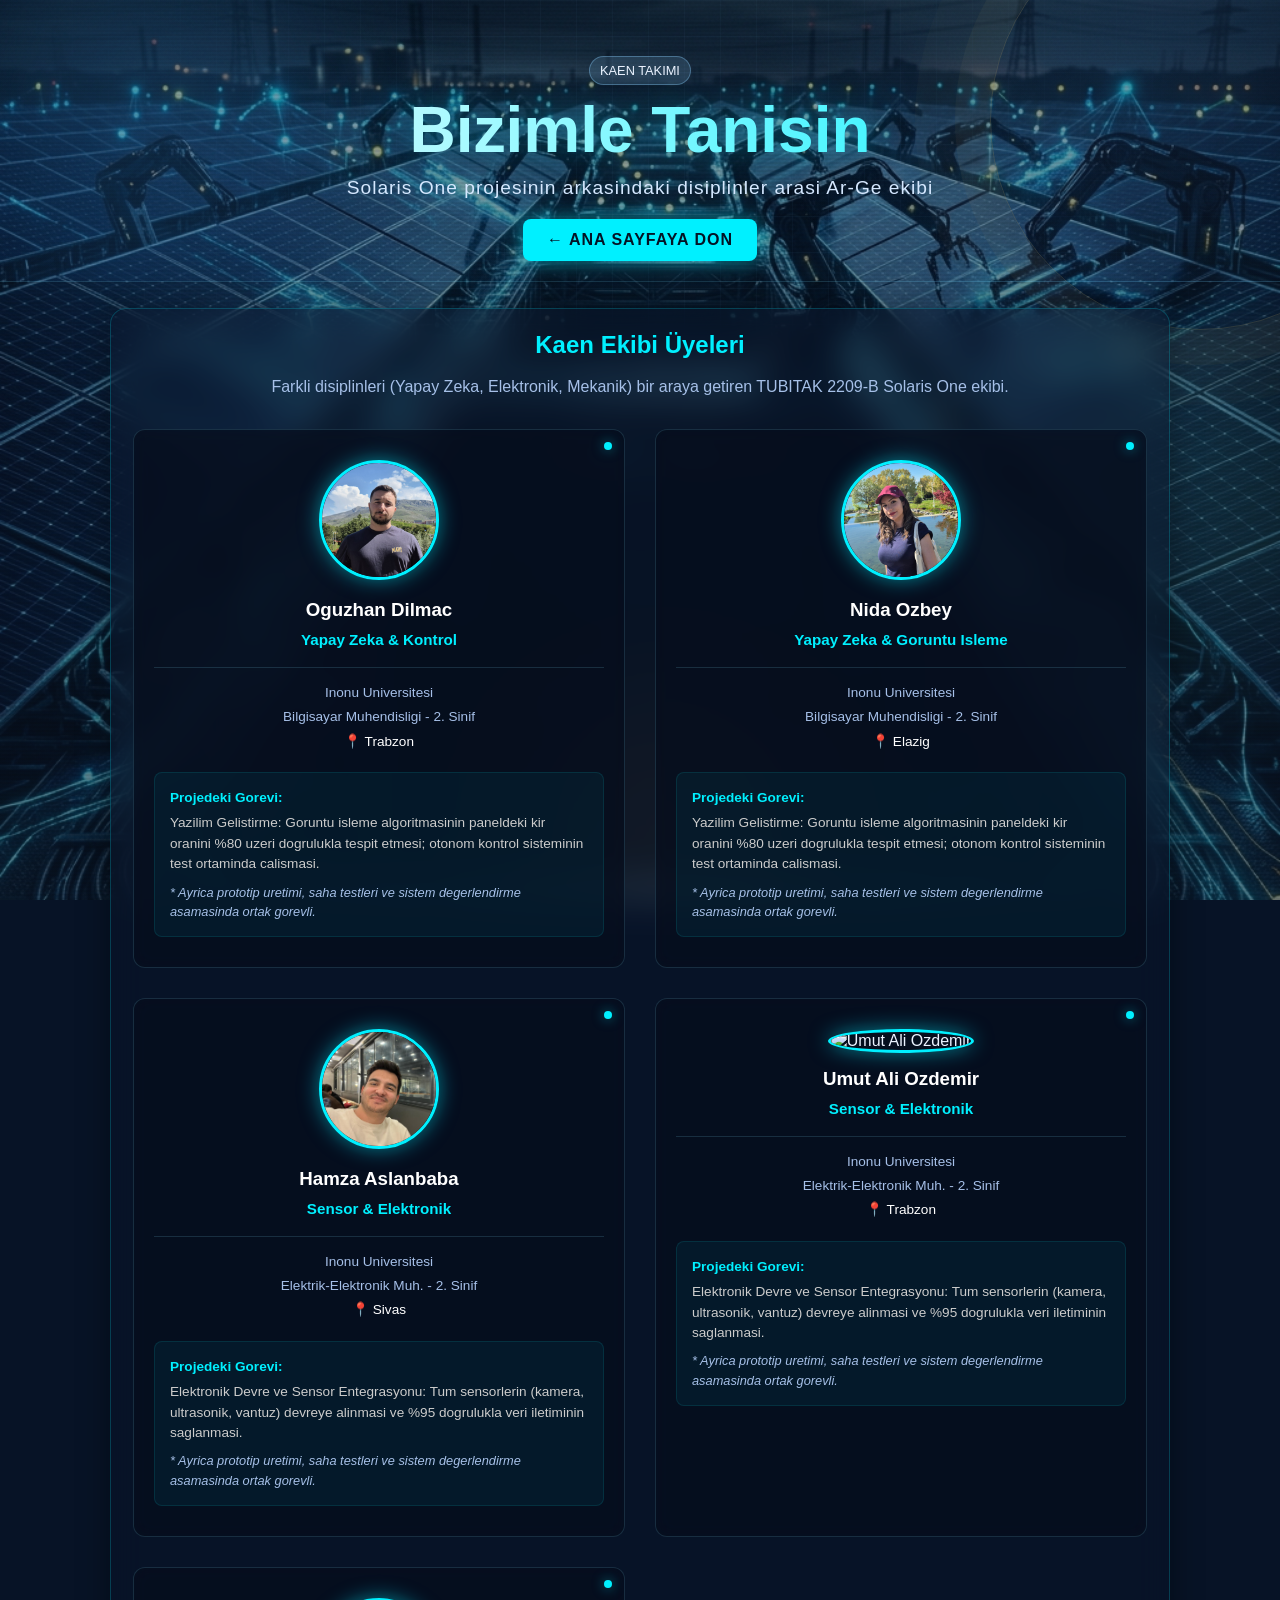
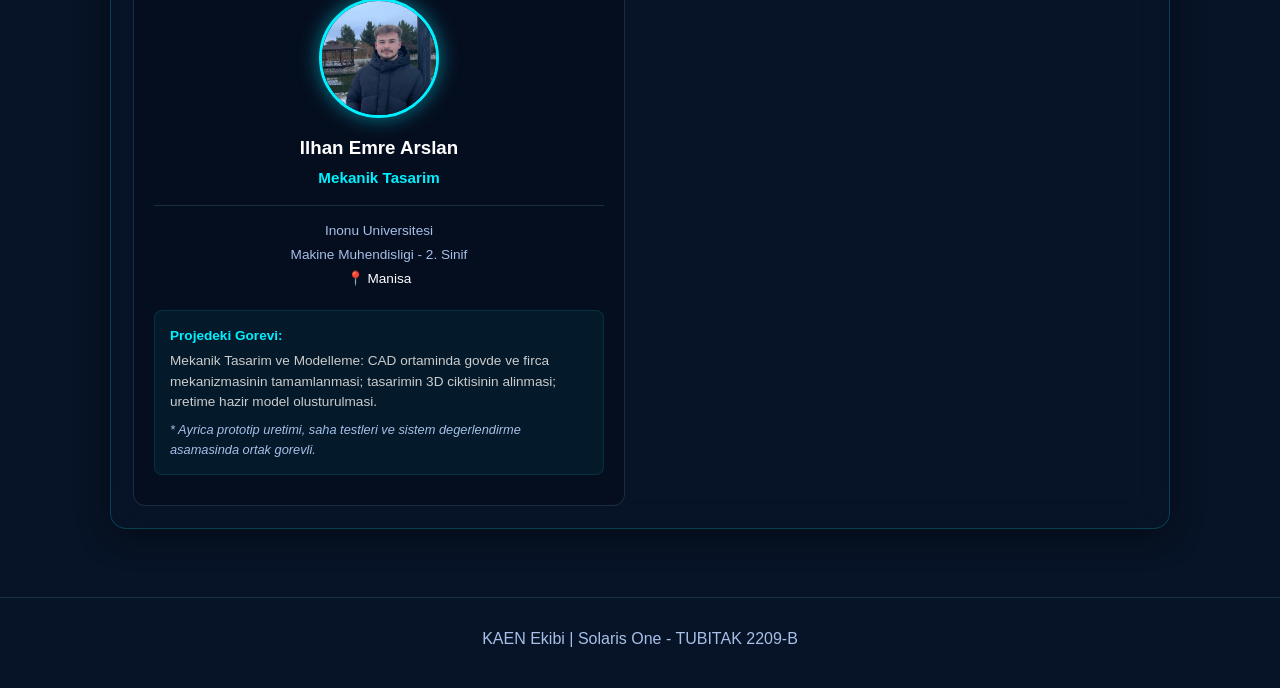
==== ekip.html @ ae9cfb89 "Initial import of Solaris One web project" ====
<!doctype html>
<html lang="tr">
<head>
  <meta charset="UTF-8" />
  <meta name="viewport" content="width=device-width, initial-scale=1.0" />
  <title>KAEN Ekibi | Solaris One</title>
  <link rel="stylesheet" href="style.css" />
</head>
<body>
  <div class="tech-bg" aria-hidden="true">
    <div class="image-overlay"></div>
    <span class="orb orb-a"></span>
    <span class="orb orb-b"></span>
    <span class="orb orb-c"></span>
    <span class="grid-lines"></span>
    <span class="solar-rings"></span>
  </div>

  <header class="hero" style="text-align: center; padding-bottom: 20px;">
    <div class="hero-inner">
      <p class="badge">KAEN TAKIMI</p>
      <h1>Bizimle Tanisin</h1>
      <p class="hero-subtitle">Solaris One projesinin arkasindaki disiplinler arasi Ar-Ge ekibi</p>
      
      <div class="hero-actions" style="display: flex; gap: 15px; margin-top: 20px; justify-content: center;">
        <a class="cta secondary-cta" href="index.html" style="margin-top: 0;">&larr; Ana Sayfaya Don</a>
      </div>
    </div>
  </header>

  <main class="content">
    <section id="ekip" class="card" style="border-color: rgba(0, 240, 255, 0.2);">
      <h2 style="text-align: center; color: var(--primary);">Kaen Ekibi Üyeleri</h2>
      <p style="color: var(--muted); margin-bottom: 30px; text-align: center;">Farkli disiplinleri (Yapay Zeka, Elektronik, Mekanik) bir araya getiren TUBITAK 2209-B Solaris One ekibi.</p>
      
      <div class="grid" style="grid-template-columns: repeat(auto-fit, minmax(320px, 1fr)); gap: 30px;">
        <!-- Oguzhan -->
        <div class="subcard" style="text-align: center; padding: 30px 20px;">
          <img src="oğuzhan.jpeg" alt="Oguzhan Dilmac" style="width: 120px; height: 120px; object-fit: cover; border-radius: 50%; margin-bottom: 15px; border: 3px solid var(--primary); box-shadow: 0 0 20px var(--primary-glow);">
          <h3 style="margin: 0; color: #fff;">Oguzhan Dilmac</h3>
          <p style="font-size: 0.95rem; color: var(--primary); margin: 8px 0; font-weight: bold;">Yapay Zeka & Kontrol</p>
          <hr style="border: none; border-top: 1px solid var(--line); margin: 15px 0;">
          <p style="font-size: 0.85rem; color: var(--muted); margin: 4px 0;">Inonu Universitesi</p>
          <p style="font-size: 0.85rem; color: var(--muted); margin: 4px 0;">Bilgisayar Muhendisligi - 2. Sinif</p>
          <p style="font-size: 0.85rem; color: #fff; margin: 4px 0;">📍 Trabzon</p>
          
          <div style="background: rgba(0, 240, 255, 0.05); padding: 15px; border-radius: 8px; margin-top: 20px; border: 1px solid rgba(0, 240, 255, 0.1); text-align: left;">
            <p style="font-size: 0.85rem; color: var(--primary); margin: 0 0 5px 0; font-weight: bold;">Projedeki Gorevi:</p>
            <p style="font-size: 0.85rem; color: #ccc; margin: 0 0 8px 0; line-height: 1.5;">Yazilim Gelistirme: Goruntu isleme algoritmasinin paneldeki kir oranini %80 uzeri dogrulukla tespit etmesi; otonom kontrol sisteminin test ortaminda calismasi.</p>
            <p style="font-size: 0.8rem; color: var(--muted); margin: 0; font-style: italic;">* Ayrica prototip uretimi, saha testleri ve sistem degerlendirme asamasinda ortak gorevli.</p>
          </div>
        </div>
        
        <!-- Nida -->
        <div class="subcard" style="text-align: center; padding: 30px 20px;">
          <img src="Nida.jpeg" alt="Nida Ozbey" style="width: 120px; height: 120px; object-fit: cover; border-radius: 50%; margin-bottom: 15px; border: 3px solid var(--primary); box-shadow: 0 0 20px var(--primary-glow);">
          <h3 style="margin: 0; color: #fff;">Nida Ozbey</h3>
          <p style="font-size: 0.95rem; color: var(--primary); margin: 8px 0; font-weight: bold;">Yapay Zeka & Goruntu Isleme</p>
          <hr style="border: none; border-top: 1px solid var(--line); margin: 15px 0;">
          <p style="font-size: 0.85rem; color: var(--muted); margin: 4px 0;">Inonu Universitesi</p>
          <p style="font-size: 0.85rem; color: var(--muted); margin: 4px 0;">Bilgisayar Muhendisligi - 2. Sinif</p>
          <p style="font-size: 0.85rem; color: #fff; margin: 4px 0;">📍 Elazig</p>

          <div style="background: rgba(0, 240, 255, 0.05); padding: 15px; border-radius: 8px; margin-top: 20px; border: 1px solid rgba(0, 240, 255, 0.1); text-align: left;">
            <p style="font-size: 0.85rem; color: var(--primary); margin: 0 0 5px 0; font-weight: bold;">Projedeki Gorevi:</p>
            <p style="font-size: 0.85rem; color: #ccc; margin: 0 0 8px 0; line-height: 1.5;">Yazilim Gelistirme: Goruntu isleme algoritmasinin paneldeki kir oranini %80 uzeri dogrulukla tespit etmesi; otonom kontrol sisteminin test ortaminda calismasi.</p>
            <p style="font-size: 0.8rem; color: var(--muted); margin: 0; font-style: italic;">* Ayrica prototip uretimi, saha testleri ve sistem degerlendirme asamasinda ortak gorevli.</p>
          </div>
        </div>
        
        <!-- Hamza -->
        <div class="subcard" style="text-align: center; padding: 30px 20px;">
          <img src="Hamza.png" alt="Hamza Aslanbaba" style="width: 120px; height: 120px; object-fit: cover; border-radius: 50%; margin-bottom: 15px; border: 3px solid var(--primary); box-shadow: 0 0 20px var(--primary-glow);">
          <h3 style="margin: 0; color: #fff;">Hamza Aslanbaba</h3>
          <p style="font-size: 0.95rem; color: var(--primary); margin: 8px 0; font-weight: bold;">Sensor & Elektronik</p>
          <hr style="border: none; border-top: 1px solid var(--line); margin: 15px 0;">
          <p style="font-size: 0.85rem; color: var(--muted); margin: 4px 0;">Inonu Universitesi</p>
          <p style="font-size: 0.85rem; color: var(--muted); margin: 4px 0;">Elektrik-Elektronik Muh. - 2. Sinif</p>
          <p style="font-size: 0.85rem; color: #fff; margin: 4px 0;">📍 Sivas</p>

          <div style="background: rgba(0, 240, 255, 0.05); padding: 15px; border-radius: 8px; margin-top: 20px; border: 1px solid rgba(0, 240, 255, 0.1); text-align: left;">
            <p style="font-size: 0.85rem; color: var(--primary); margin: 0 0 5px 0; font-weight: bold;">Projedeki Gorevi:</p>
            <p style="font-size: 0.85rem; color: #ccc; margin: 0 0 8px 0; line-height: 1.5;">Elektronik Devre ve Sensor Entegrasyonu: Tum sensorlerin (kamera, ultrasonik, vantuz) devreye alinmasi ve %95 dogrulukla veri iletiminin saglanmasi.</p>
            <p style="font-size: 0.8rem; color: var(--muted); margin: 0; font-style: italic;">* Ayrica prototip uretimi, saha testleri ve sistem degerlendirme asamasinda ortak gorevli.</p>
          </div>
        </div>
        
        <!-- Umut -->
        <div class="subcard" style="text-align: center; padding: 30px 20px;">
          <img src="https://ui-avatars.com/api/?name=Umut+Ali+Ozdemir&background=00f0ff&color=071326&rounded=true&size=120&bold=true" alt="Umut Ali Ozdemir" style="width: 120px; height: 120px; object-fit: cover; border-radius: 50%; margin-bottom: 15px; border: 3px solid var(--primary); box-shadow: 0 0 20px var(--primary-glow);">
          <h3 style="margin: 0; color: #fff;">Umut Ali Ozdemir</h3>
          <p style="font-size: 0.95rem; color: var(--primary); margin: 8px 0; font-weight: bold;">Sensor & Elektronik</p>
          <hr style="border: none; border-top: 1px solid var(--line); margin: 15px 0;">
          <p style="font-size: 0.85rem; color: var(--muted); margin: 4px 0;">Inonu Universitesi</p>
          <p style="font-size: 0.85rem; color: var(--muted); margin: 4px 0;">Elektrik-Elektronik Muh. - 2. Sinif</p>
          <p style="font-size: 0.85rem; color: #fff; margin: 4px 0;">📍 Trabzon</p>

          <div style="background: rgba(0, 240, 255, 0.05); padding: 15px; border-radius: 8px; margin-top: 20px; border: 1px solid rgba(0, 240, 255, 0.1); text-align: left;">
            <p style="font-size: 0.85rem; color: var(--primary); margin: 0 0 5px 0; font-weight: bold;">Projedeki Gorevi:</p>
            <p style="font-size: 0.85rem; color: #ccc; margin: 0 0 8px 0; line-height: 1.5;">Elektronik Devre ve Sensor Entegrasyonu: Tum sensorlerin (kamera, ultrasonik, vantuz) devreye alinmasi ve %95 dogrulukla veri iletiminin saglanmasi.</p>
            <p style="font-size: 0.8rem; color: var(--muted); margin: 0; font-style: italic;">* Ayrica prototip uretimi, saha testleri ve sistem degerlendirme asamasinda ortak gorevli.</p>
          </div>
        </div>
        
        <!-- Ilhan -->
        <div class="subcard" style="text-align: center; padding: 30px 20px;">
          <img src="İlhan.png" alt="Ilhan Emre Arslan" style="width: 120px; height: 120px; object-fit: cover; border-radius: 50%; margin-bottom: 15px; border: 3px solid var(--primary); box-shadow: 0 0 20px var(--primary-glow);">
          <h3 style="margin: 0; color: #fff;">Ilhan Emre Arslan</h3>
          <p style="font-size: 0.95rem; color: var(--primary); margin: 8px 0; font-weight: bold;">Mekanik Tasarim</p>
          <hr style="border: none; border-top: 1px solid var(--line); margin: 15px 0;">
          <p style="font-size: 0.85rem; color: var(--muted); margin: 4px 0;">Inonu Universitesi</p>
          <p style="font-size: 0.85rem; color: var(--muted); margin: 4px 0;">Makine Muhendisligi - 2. Sinif</p>
          <p style="font-size: 0.85rem; color: #fff; margin: 4px 0;">📍 Manisa</p>

          <div style="background: rgba(0, 240, 255, 0.05); padding: 15px; border-radius: 8px; margin-top: 20px; border: 1px solid rgba(0, 240, 255, 0.1); text-align: left;">
            <p style="font-size: 0.85rem; color: var(--primary); margin: 0 0 5px 0; font-weight: bold;">Projedeki Gorevi:</p>
            <p style="font-size: 0.85rem; color: #ccc; margin: 0 0 8px 0; line-height: 1.5;">Mekanik Tasarim ve Modelleme: CAD ortaminda govde ve firca mekanizmasinin tamamlanmasi; tasarimin 3D ciktisinin alinmasi; uretime hazir model olusturulmasi.</p>
            <p style="font-size: 0.8rem; color: var(--muted); margin: 0; font-style: italic;">* Ayrica prototip uretimi, saha testleri ve sistem degerlendirme asamasinda ortak gorevli.</p>
          </div>
        </div>
      </div>
    </section>


  </main>

  <footer class="footer">
    <p>KAEN Ekibi | Solaris One - TUBITAK 2209-B</p>
  </footer>

  <script>
    // Simple parallax for the background elements
    const orbs = document.querySelectorAll(".orb");
    const rings = document.querySelector(".solar-rings");

    window.addEventListener("scroll", () => {
      const scrollY = window.scrollY;
      orbs.forEach((orb, idx) => {
        const speed = 0.1 + (idx * 0.05);
        orb.style.transform = `translateY(${scrollY * speed}px)`;
      });
      if (rings) {
        rings.style.transform = `translateY(${scrollY * 0.08}px)`;
      }
    });
  </script>
</body>
</html>
---- style.css ----
:root {
  --bg: #071326;
  --bg2: #0c1d34;
  --card: rgba(10, 22, 44, 0.45);
  --line: rgba(125, 225, 255, 0.15);
  --text: #ebf3ff;
  --muted: #a6c0e8;
  --primary: #00f0ff;
  --primary-glow: rgba(0, 240, 255, 0.5);
  --accent: #ffcb63;
}

* { box-sizing: border-box; }

html, body {
  margin: 0;
  padding: 0;
  background-color: var(--bg); /* Fallback */
  color: var(--text);
  font-family: "Segoe UI", Arial, sans-serif;
}

.tech-bg {
  position: fixed;
  inset: 0;
  pointer-events: none;
  z-index: 0;
  overflow: hidden;
  background-image: url('bg.png');
  background-size: cover;
  background-position: center;
  background-attachment: fixed;
}

.image-overlay {
  position: absolute;
  inset: 0;
  background: linear-gradient(170deg, rgba(7, 19, 38, 0.4), rgba(12, 29, 52, 0.6));
  z-index: 1;
}

.orb {
  position: absolute;
  border-radius: 50%;
  filter: blur(60px);
  opacity: 0.4;
  z-index: 2;
}

.orb-a {
  width: 440px;
  height: 440px;
  top: -120px;
  left: -80px;
  background: radial-gradient(circle, rgba(70, 175, 255, 0.45), rgba(70, 175, 255, 0));
}

.orb-b {
  width: 380px;
  height: 380px;
  top: 35%;
  right: -130px;
  background: radial-gradient(circle, rgba(96, 233, 183, 0.3), rgba(96, 233, 183, 0));
}

.orb-c {
  width: 360px;
  height: 360px;
  bottom: -110px;
  left: 38%;
  background: radial-gradient(circle, rgba(255, 203, 99, 0.26), rgba(255, 203, 99, 0));
}

.grid-lines {
  position: absolute;
  inset: 0;
  background-image:
    linear-gradient(rgba(140, 208, 255, 0.06) 1px, transparent 1px),
    linear-gradient(90deg, rgba(140, 208, 255, 0.06) 1px, transparent 1px);
  background-size: 36px 36px;
  mask-image: radial-gradient(circle at 50% 25%, black 20%, transparent 78%);
}

.solar-rings {
  position: absolute;
  right: -130px;
  top: -90px;
  width: 420px;
  height: 420px;
  border-radius: 50%;
  border: 1px solid rgba(255, 214, 118, 0.3);
  box-shadow:
    0 0 0 35px rgba(255, 214, 118, 0.08),
    0 0 0 75px rgba(255, 214, 118, 0.04);
  animation: pulse-ring 8s infinite ease-in-out;
}

@keyframes pulse-ring {
  0%, 100% { transform: scale(1); opacity: 0.8; }
  50% { transform: scale(1.05); opacity: 1; }
}



/* Scanline Effect */
.tech-bg::before {
  content: "";
  position: absolute;
  inset: 0;
  background: linear-gradient(
    to bottom,
    transparent 50%,
    rgba(0, 0, 0, 0.15) 50%
  );
  background-size: 100% 4px;
  z-index: 10;
  pointer-events: none;
  opacity: 0.4;
}

.hero {
  position: relative;
  z-index: 20;
  padding: 56px 20px 32px;
  border-bottom: 1px solid var(--line);
  background:
    radial-gradient(circle at 90% 10%, rgba(84, 164, 255, 0.1), transparent 34%),
    radial-gradient(circle at 10% 90%, rgba(31, 103, 187, 0.1), transparent 36%);
}

.hero-inner {
  max-width: 1100px;
  margin: 0 auto;
}

.badge {
  display: inline-block;
  margin: 0 0 8px;
  padding: 6px 10px;
  border-radius: 999px;
  background: rgba(140, 208, 255, 0.15);
  border: 1px solid rgba(140, 208, 255, 0.35);
  font-size: 0.8rem;
}

h1 { 
  margin: 0; 
  font-size: clamp(2.5rem, 6vw, 4rem); 
  font-weight: 800;
  background: linear-gradient(90deg, #fff, var(--primary));
  -webkit-background-clip: text;
  -webkit-text-fill-color: transparent;
  filter: drop-shadow(0 0 15px rgba(0, 240, 255, 0.3));
}
.hero-subtitle { margin: 10px 0 8px; font-size: 1.2rem; color: #d5e8ff; letter-spacing: 1px; }
.hero-text { max-width: 760px; color: var(--muted); line-height: 1.6; font-size: 1.05rem; }

.cta {
  display: inline-block;
  margin-top: 20px;
  padding: 12px 24px;
  border-radius: 8px;
  text-decoration: none;
  color: #041325;
  background: var(--primary);
  font-weight: 700;
  text-transform: uppercase;
  letter-spacing: 1px;
  box-shadow: 0 0 20px var(--primary-glow);
  transition: all 0.3s ease;
}

.cta:hover {
  transform: translateY(-2px);
  box-shadow: 0 0 30px var(--primary-glow), 0 0 10px var(--primary) inset;
  background: #fff;
}

.hero-tags {
  display: flex;
  flex-wrap: wrap;
  gap: 8px;
  margin-top: 14px;
}

.hero-tags span {
  font-size: 0.8rem;
  padding: 6px 10px;
  border-radius: 999px;
  border: 1px solid rgba(255, 255, 255, 0.2);
  color: #d7e8ff;
  background: rgba(10, 26, 48, 0.5);
}

.content {
  position: relative;
  z-index: 20;
  max-width: 1100px;
  margin: 26px auto 0;
  padding: 0 20px 30px;
}

.card {
  background: var(--card);
  backdrop-filter: blur(16px);
  -webkit-backdrop-filter: blur(16px);
  border: 1px solid var(--line);
  border-radius: 16px;
  padding: 22px;
  margin-bottom: 20px;
  box-shadow: 0 8px 32px rgba(0, 0, 0, 0.4);
  transition: transform 0.3s ease, box-shadow 0.3s ease, border-color 0.3s ease;
}

.card:hover {
  transform: translateY(-4px);
  border-color: rgba(0, 240, 255, 0.4);
  box-shadow: 0 12px 40px rgba(0, 0, 0, 0.5), 0 0 20px rgba(0, 240, 255, 0.1);
}

.card h2, .card h3, .card h4 { margin: 0 0 10px; }
.card p, .card li { color: #d0e0f6; line-height: 1.5; }

.grid { display: grid; gap: 14px; }
.grid.two { grid-template-columns: repeat(2, minmax(0, 1fr)); }
.grid.three { grid-template-columns: repeat(3, minmax(0, 1fr)); }

.subcard {
  padding: 16px;
  border-radius: 12px;
  border: 1px solid var(--line);
  background: rgba(5, 12, 25, 0.6);
  backdrop-filter: blur(8px);
  -webkit-backdrop-filter: blur(8px);
  position: relative;
  transition: border-color 0.3s ease;
}

.subcard:hover {
  border-color: rgba(0, 240, 255, 0.3);
}

.subcard::after {
  content: "";
  position: absolute;
  right: 12px;
  top: 12px;
  width: 8px;
  height: 8px;
  border-radius: 50%;
  background: var(--primary);
  box-shadow: 0 0 12px var(--primary-glow);
}
.subcard.ok { border-color: rgba(78, 196, 143, 0.4); }
.subcard.ok::after { background: #4ec48f; box-shadow: 0 0 12px rgba(78, 196, 143, 0.8); }
.subcard.warn { border-color: rgba(255, 183, 93, 0.4); }
.subcard.warn::after { background: #ffb75d; box-shadow: 0 0 12px rgba(255, 183, 93, 0.8); }

table {
  width: 100%;
  border-collapse: collapse;
  font-size: 0.95rem;
}
th, td {
  border: 1px solid rgba(255, 255, 255, 0.14);
  padding: 8px 10px;
  text-align: left;
}
th { background: rgba(140, 208, 255, 0.12); }

.sim-wrap .sim-desc { margin-top: 0; color: var(--muted); }
.sim-layout {
  display: grid;
  grid-template-columns: 320px 1fr;
  gap: 14px;
  min-height: 560px;
}

#scene-container {
  border-radius: 16px;
  overflow: hidden;
  border: 1px solid var(--line);
  background: rgba(0, 0, 0, 0.4);
  backdrop-filter: blur(4px);
  -webkit-backdrop-filter: blur(4px);
  min-height: 560px;
  box-shadow: inset 0 0 80px rgba(0, 240, 255, 0.05), 0 0 30px rgba(0, 0, 0, 0.5);
  position: relative;
}

#scene-container::before {
  content: "LIVE FEED";
  position: absolute;
  top: 12px;
  right: 16px;
  color: var(--primary);
  font-size: 0.75rem;
  letter-spacing: 2px;
  font-weight: bold;
  z-index: 10;
  text-shadow: 0 0 8px var(--primary-glow);
  animation: blink 2s infinite;
}

@keyframes blink {
  0%, 100% { opacity: 1; }
  50% { opacity: 0.4; }
}

#scene-container canvas {
  width: 100% !important;
  height: 100% !important;
  display: block;
}

#ui-panel {
  width: 100%;
  align-self: start;
  padding: 20px;
  border-radius: 16px;
  border: 1px solid var(--line);
  background: var(--card);
  backdrop-filter: blur(20px);
  -webkit-backdrop-filter: blur(20px);
  box-shadow: 0 8px 32px rgba(0, 0, 0, 0.3);
}

#ui-panel h3 { margin: 0 0 6px; }
.subtitle { margin: 0 0 12px; color: var(--muted); font-size: 0.9rem; }
.control-group { margin-bottom: 12px; }
.control-group label { display: block; margin-bottom: 7px; font-size: 0.9rem; }
input[type="range"] { width: 100%; accent-color: #7cc0ff; }

.metrics { display: grid; grid-template-columns: 1fr 1fr; gap: 9px; }
.metric-card {
  min-height: 68px;
  padding: 9px;
  border-radius: 10px;
  border: 1px solid rgba(255, 255, 255, 0.14);
  background: rgba(10, 22, 44, 0.4);
}
.metric-card.analysis { grid-column: 1 / -1; }
.metric-card span { display: block; font-size: 0.76rem; color: #c0d7fb; margin-bottom: 7px; }
.metric-card strong { font-size: 0.97rem; color: #fff; }

.buttons { margin-top: 16px; display: flex; gap: 12px; }
button {
  border: 1px solid var(--primary);
  padding: 10px 18px; 
  border-radius: 8px; 
  cursor: pointer;
  font-weight: 700; 
  color: #000; 
  background: var(--primary);
  text-transform: uppercase;
  letter-spacing: 1px;
  box-shadow: 0 0 15px rgba(0, 240, 255, 0.3);
  transition: all 0.3s ease;
}
button:hover {
  background: #fff;
  border-color: #fff;
  box-shadow: 0 0 25px rgba(0, 240, 255, 0.6);
}
button.secondary {
  color: var(--primary); 
  background: transparent;
  border: 1px solid var(--line);
  box-shadow: none;
}
button.secondary:hover {
  background: rgba(0, 240, 255, 0.1);
  border-color: var(--primary);
  color: #fff;
  box-shadow: 0 0 15px rgba(0, 240, 255, 0.2);
}

.footer {
  position: relative;
  z-index: 20;
  border-top: 1px solid var(--line);
  margin-top: 18px;
  padding: 16px 20px 24px;
  text-align: center;
  color: var(--muted);
}

@media (max-width: 980px) {
  .grid.two, .grid.three, .sim-layout {
    grid-template-columns: 1fr;
  }
  #scene-container { min-height: 500px; }
  .solar-rings { display: none; }
}
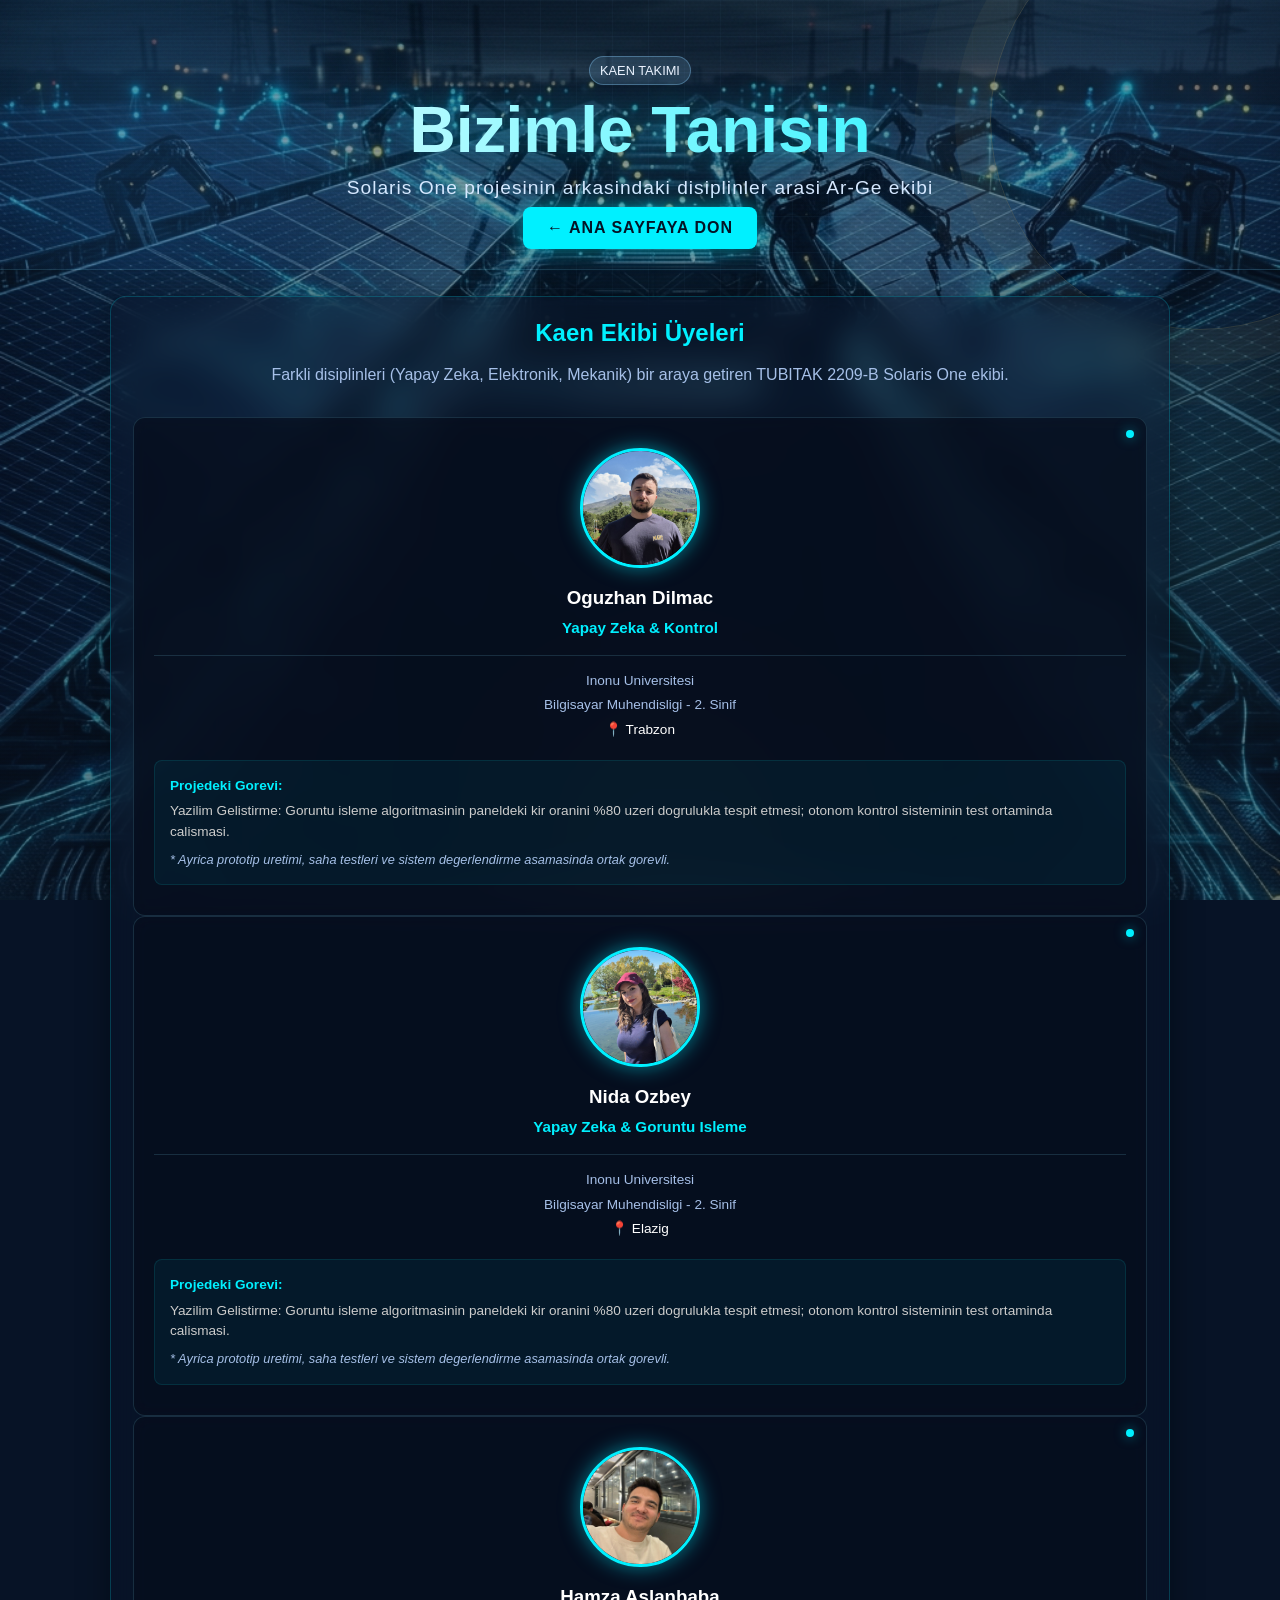
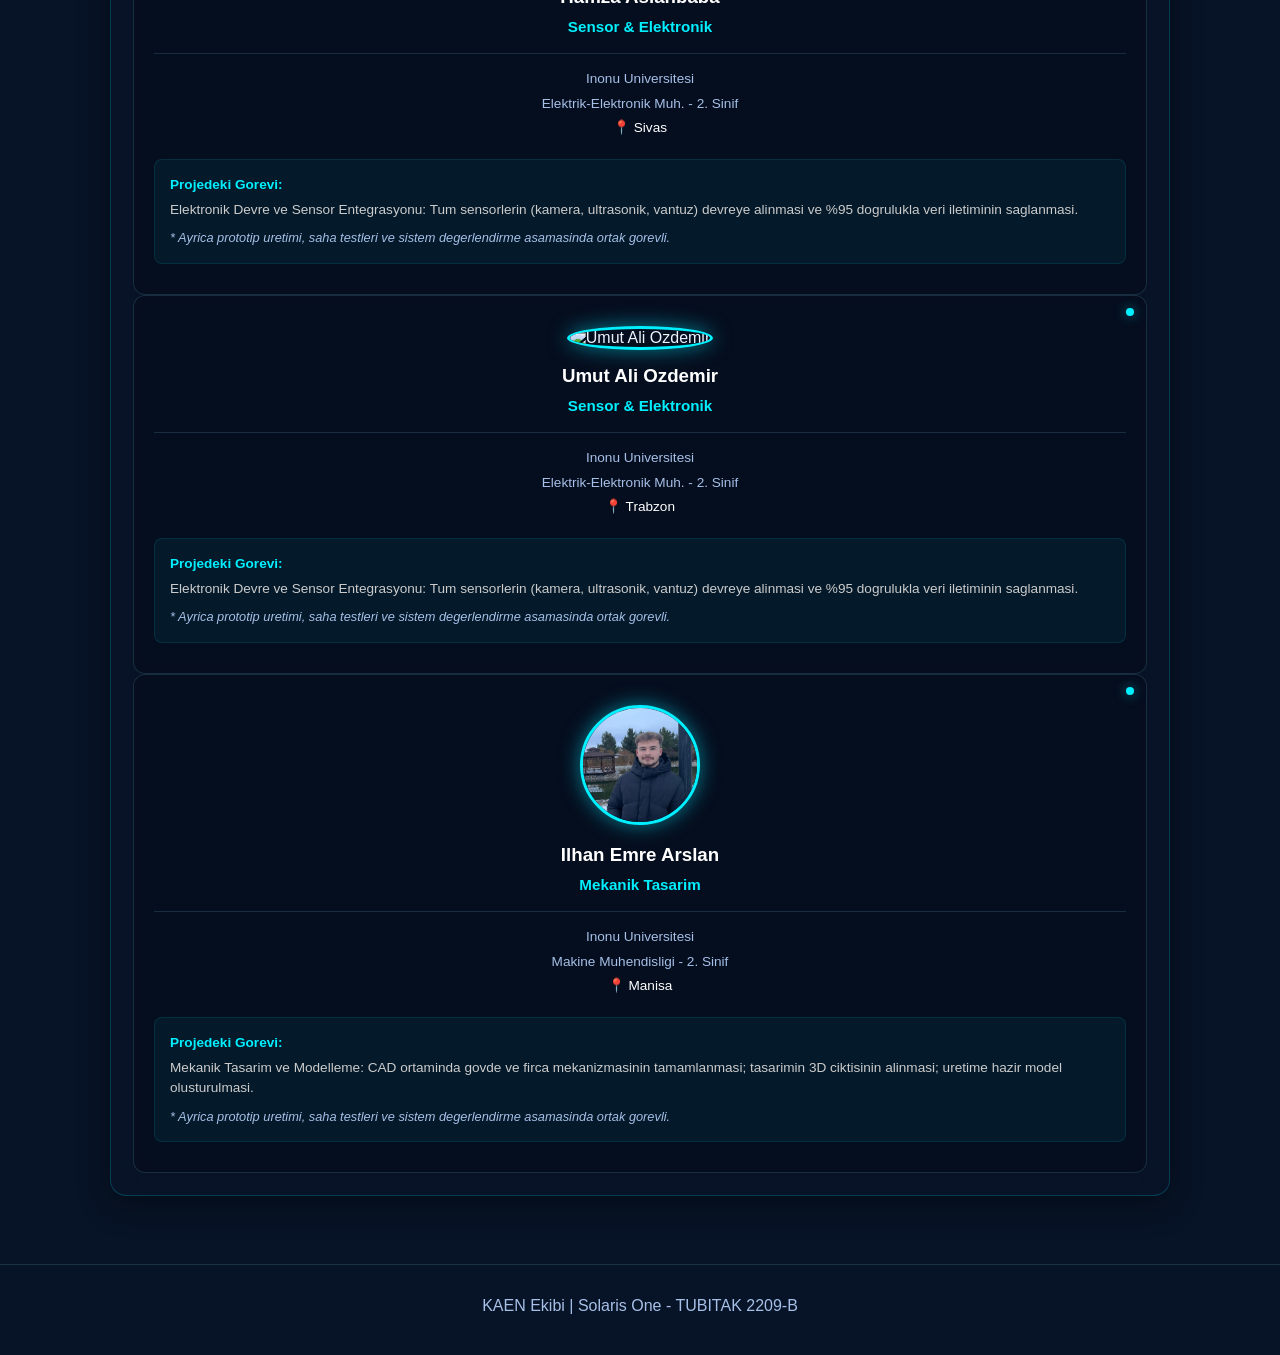
==== commit db1dbffd: "Add responsive design for mobile and tablet devices" ====
--- a/ekip.html
+++ b/ekip.html
@@ -22,7 +22,7 @@
       <h1>Bizimle Tanisin</h1>
       <p class="hero-subtitle">Solaris One projesinin arkasindaki disiplinler arasi Ar-Ge ekibi</p>
       
-      <div class="hero-actions" style="display: flex; gap: 15px; margin-top: 20px; justify-content: center;">
+      <div class="hero-actions center">
         <a class="cta secondary-cta" href="index.html" style="margin-top: 0;">&larr; Ana Sayfaya Don</a>
       </div>
     </div>
@@ -33,7 +33,7 @@
       <h2 style="text-align: center; color: var(--primary);">Kaen Ekibi Üyeleri</h2>
       <p style="color: var(--muted); margin-bottom: 30px; text-align: center;">Farkli disiplinleri (Yapay Zeka, Elektronik, Mekanik) bir araya getiren TUBITAK 2209-B Solaris One ekibi.</p>
       
-      <div class="grid" style="grid-template-columns: repeat(auto-fit, minmax(320px, 1fr)); gap: 30px;">
+      <div class="grid team-grid">
         <!-- Oguzhan -->
         <div class="subcard" style="text-align: center; padding: 30px 20px;">
           <img src="oğuzhan.jpeg" alt="Oguzhan Dilmac" style="width: 120px; height: 120px; object-fit: cover; border-radius: 50%; margin-bottom: 15px; border: 3px solid var(--primary); box-shadow: 0 0 20px var(--primary-glow);">
--- a/style.css
+++ b/style.css
@@ -183,13 +183,8 @@
   margin-top: 14px;
 }
 
-.hero-tags span {
-  font-size: 0.8rem;
-  padding: 6px 10px;
-  border-radius: 999px;
-  border: 1px solid rgba(255, 255, 255, 0.2);
-  color: #d7e8ff;
-  background: rgba(10, 26, 48, 0.5);
+.hero-actions.center {
+  justify-content: center;
 }
 
 .content {
@@ -221,9 +216,17 @@
 .card h2, .card h3, .card h4 { margin: 0 0 10px; }
 .card p, .card li { color: #d0e0f6; line-height: 1.5; }
 
-.grid { display: grid; gap: 14px; }
-.grid.two { grid-template-columns: repeat(2, minmax(0, 1fr)); }
-.grid.three { grid-template-columns: repeat(3, minmax(0, 1fr)); }
+.grid.team-grid {
+  grid-template-columns: repeat(auto-fit, minmax(320px, 1fr));
+  gap: 30px;
+}
+
+@media (max-width: 768px) {
+  .grid.team-grid {
+    grid-template-columns: 1fr;
+    gap: 20px;
+  }
+}
 
 .subcard {
   padding: 16px;
@@ -392,3 +395,135 @@
   #scene-container { min-height: 500px; }
   .solar-rings { display: none; }
 }
+
+/* Mobile Responsive Design */
+@media (max-width: 768px) {
+  .hero {
+    padding: 40px 16px 24px;
+  }
+  
+  .hero-inner {
+    max-width: 100%;
+  }
+  
+  h1 {
+    font-size: clamp(2rem, 8vw, 3rem);
+  }
+  
+  .hero-subtitle {
+    font-size: 1rem;
+  }
+  
+  .hero-text {
+    font-size: 1rem;
+    max-width: 100%;
+  }
+  
+  .hero-actions {
+    flex-direction: column;
+    gap: 12px;
+    align-items: center;
+  }
+  
+  .cta {
+    width: 100%;
+    text-align: center;
+    padding: 14px 20px;
+    font-size: 0.9rem;
+  }
+  
+  .hero-tags {
+    justify-content: center;
+  }
+  
+  .content {
+    padding: 0 16px 20px;
+    margin-top: 20px;
+  }
+  
+  .card {
+    padding: 18px;
+    margin-bottom: 16px;
+  }
+  
+  .grid {
+    gap: 12px;
+  }
+  
+  .subcard {
+    padding: 14px;
+  }
+  
+  .sim-layout {
+    grid-template-columns: 1fr;
+    gap: 12px;
+    min-height: auto;
+  }
+  
+  #scene-container {
+    min-height: 400px;
+    order: 2;
+  }
+  
+  #ui-panel {
+    order: 1;
+    padding: 16px;
+  }
+  
+  .metrics {
+    grid-template-columns: 1fr;
+  }
+  
+  .buttons {
+    flex-direction: column;
+  }
+  
+  button {
+    width: 100%;
+    padding: 12px 16px;
+    font-size: 0.9rem;
+  }
+  
+  .footer {
+    padding: 12px 16px 20px;
+  }
+  
+  /* Ekip sayfası için özel */
+  .grid[style*="auto-fit"] {
+    grid-template-columns: 1fr !important;
+    gap: 20px;
+  }
+  
+  .subcard[style*="text-align: center"] img {
+    width: 100px;
+    height: 100px;
+  }
+  
+  .subcard[style*="text-align: center"] h3 {
+    font-size: 1.1rem;
+  }
+  
+  .subcard[style*="text-align: center"] p {
+    font-size: 0.85rem;
+  }
+}
+
+/* Tablet ve küçük ekranlar için */
+@media (max-width: 1024px) and (min-width: 769px) {
+  .hero {
+    padding: 48px 20px 28px;
+  }
+  
+  .sim-layout {
+    grid-template-columns: 280px 1fr;
+    gap: 12px;
+  }
+  
+  #scene-container {
+    min-height: 480px;
+  }
+  
+  .metrics {
+    grid-template-columns: 1fr 1fr;
+  }
+}
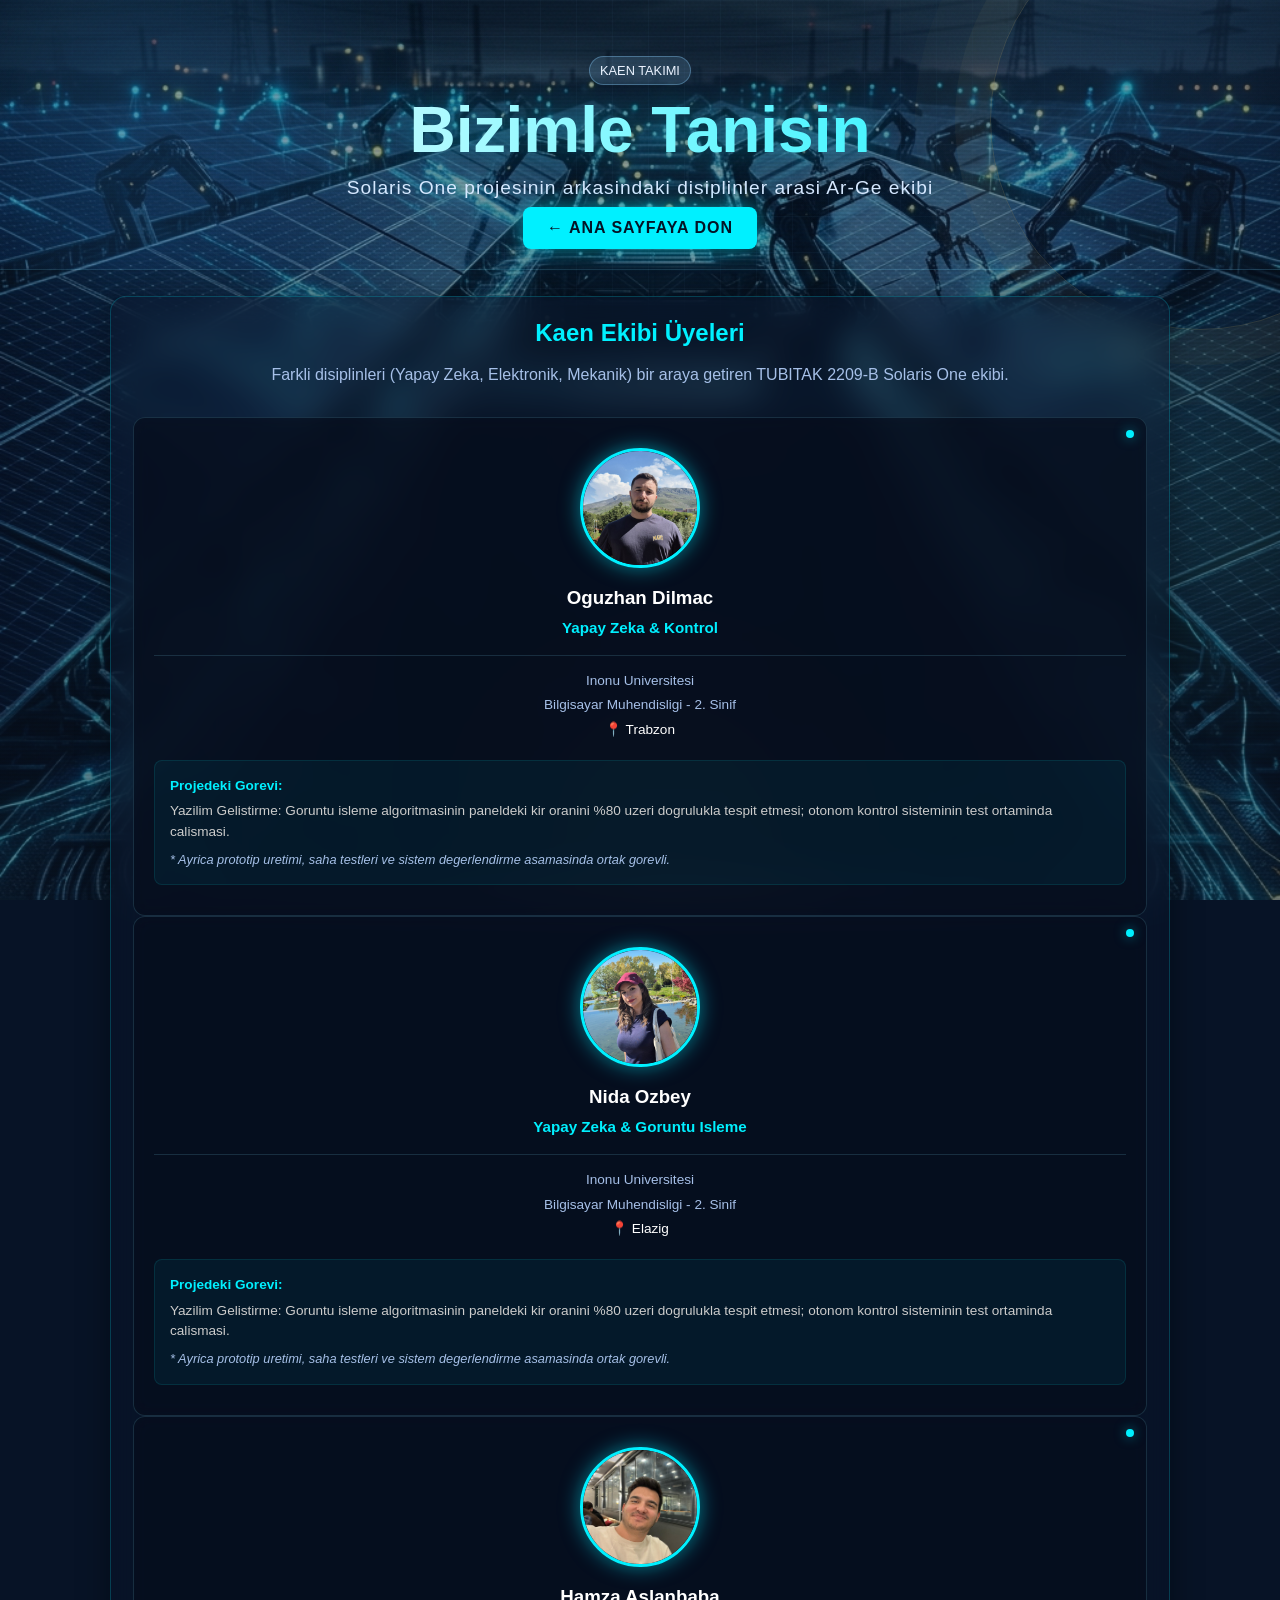
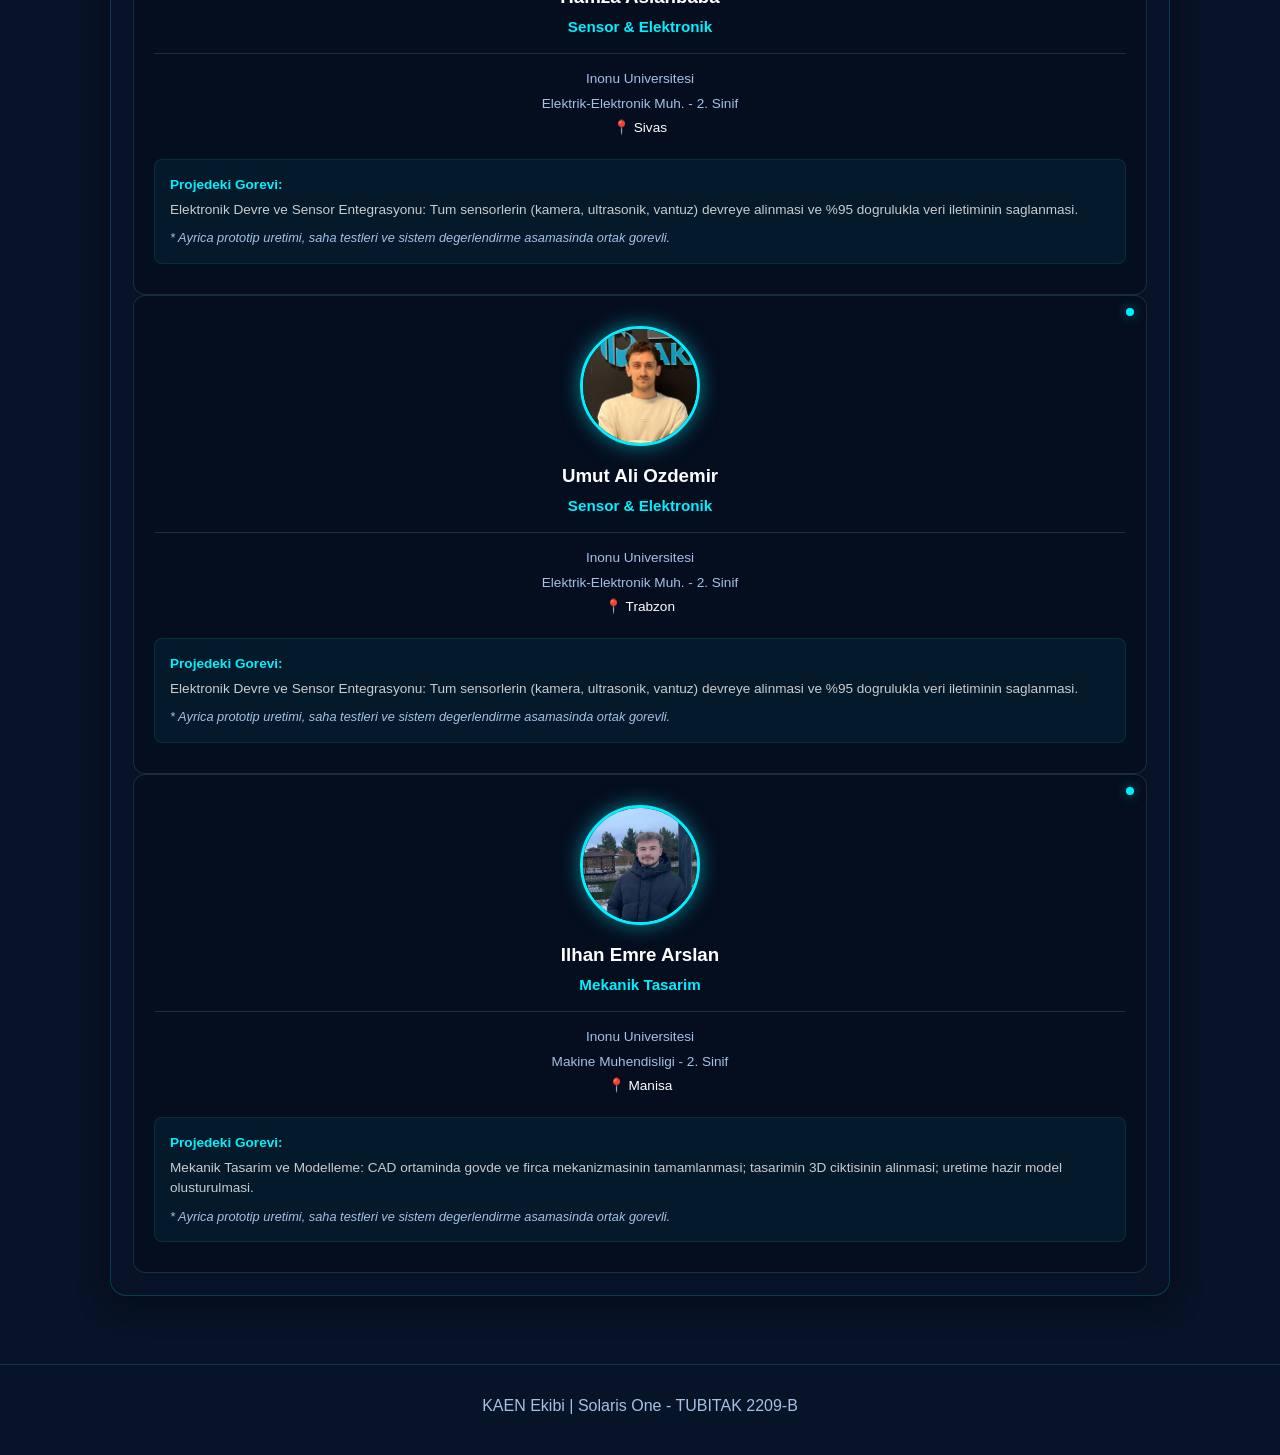
==== commit c73fbc9f: "Update ekip.html and add new team member photo" ====
--- a/ekip.html
+++ b/ekip.html
@@ -87,7 +87,7 @@
         
         <!-- Umut -->
         <div class="subcard" style="text-align: center; padding: 30px 20px;">
-          <img src="https://ui-avatars.com/api/?name=Umut+Ali+Ozdemir&background=00f0ff&color=071326&rounded=true&size=120&bold=true" alt="Umut Ali Ozdemir" style="width: 120px; height: 120px; object-fit: cover; border-radius: 50%; margin-bottom: 15px; border: 3px solid var(--primary); box-shadow: 0 0 20px var(--primary-glow);">
+          <img src="Umut.jpeg" alt="Umut Ali Ozdemir" style="width: 120px; height: 120px; object-fit: cover; border-radius: 50%; margin-bottom: 15px; border: 3px solid var(--primary); box-shadow: 0 0 20px var(--primary-glow);">
           <h3 style="margin: 0; color: #fff;">Umut Ali Ozdemir</h3>
           <p style="font-size: 0.95rem; color: var(--primary); margin: 8px 0; font-weight: bold;">Sensor & Elektronik</p>
           <hr style="border: none; border-top: 1px solid var(--line); margin: 15px 0;">
